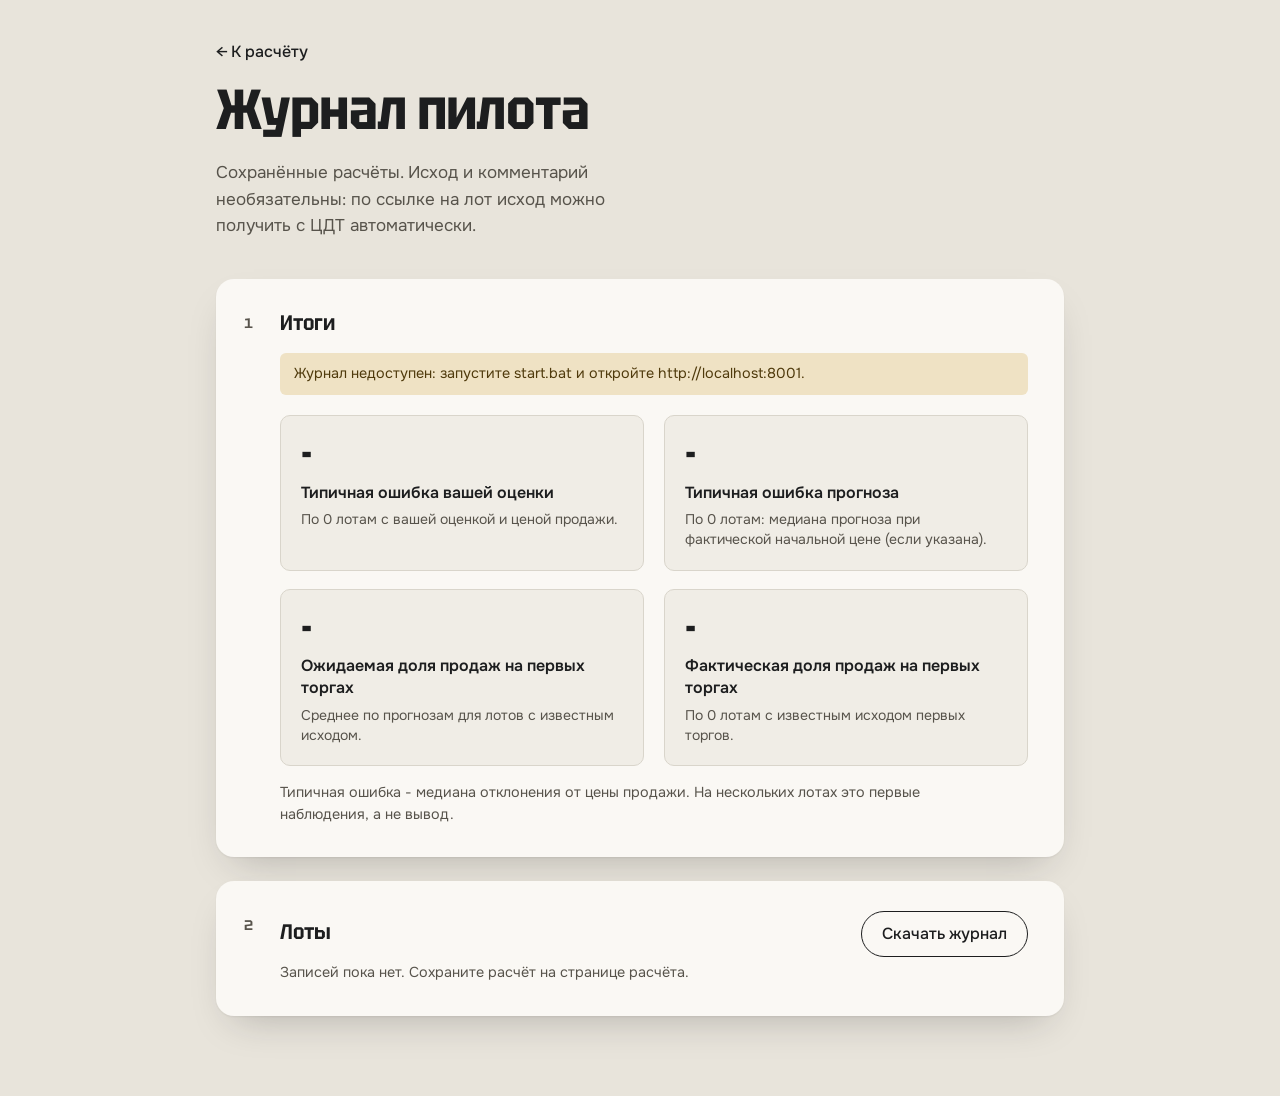
==== web/pilot.html @ 4115ddac "Add web UI, models and experiment journal Model work since the parsing commit: regex extraction rewr" ====
<!doctype html>
<html lang="ru">
<head>
  <meta charset="utf-8">
  <meta name="viewport" content="width=device-width, initial-scale=1">
  <meta name="color-scheme" content="light">
  <meta name="theme-color" content="#e8e4db">
  <title>Журнал пилота</title>
  <link rel="preload" href="fonts/Onest.woff2" as="font" type="font/woff2" crossorigin>
  <link rel="preload" href="fonts/Tektur.woff2" as="font" type="font/woff2" crossorigin>
  <link rel="stylesheet" href="style.css?v=7">
</head>
<body class="pilot-page">
  <header class="page-head">
    <a class="back-link" href="index.html">← К расчёту</a>
    <h1>Журнал пилота</h1>
    <p class="subtitle">Сохранённые расчёты. Исход и комментарий необязательны: по ссылке на лот исход можно получить с ЦДТ автоматически.</p>
  </header>

  <main class="layout">
    <section class="sheet" aria-labelledby="summary-title">
      <div class="step">
        <span class="step-num" aria-hidden="true">1</span>
        <div class="step-body">
          <h2 id="summary-title">Итоги</h2>
          <p id="pilot-error" class="warning hidden">Журнал недоступен: запустите start.bat и откройте http://localhost:8001.</p>
          <div class="grid two scenarios" id="summary">
            <div class="scenario">
              <p class="scenario-share" id="err-manager">-</p>
              <p class="scenario-name">Типичная ошибка вашей оценки</p>
              <p class="scenario-note" id="err-manager-note"></p>
            </div>
            <div class="scenario">
              <p class="scenario-share" id="err-model">-</p>
              <p class="scenario-name">Типичная ошибка прогноза</p>
              <p class="scenario-note" id="err-model-note"></p>
            </div>
            <div class="scenario">
              <p class="scenario-share" id="first-predicted">-</p>
              <p class="scenario-name">Ожидаемая доля продаж на первых торгах</p>
              <p class="scenario-note">Среднее по прогнозам для лотов с известным исходом.</p>
            </div>
            <div class="scenario">
              <p class="scenario-share" id="first-observed">-</p>
              <p class="scenario-name">Фактическая доля продаж на первых торгах</p>
              <p class="scenario-note" id="first-observed-note"></p>
            </div>
          </div>
          <p class="hint">Типичная ошибка - медиана отклонения от цены продажи. На нескольких лотах это первые наблюдения, а не вывод.</p>
        </div>
      </div>
    </section>

    <section class="sheet" aria-labelledby="lots-title">
      <div class="step">
        <span class="step-num" aria-hidden="true">2</span>
        <div class="step-body">
          <div class="lots-head">
            <h2 id="lots-title">Лоты</h2>
            <button type="button" class="secondary" id="export-btn">Скачать журнал</button>
          </div>
          <p id="pilot-empty" class="hint hidden">Записей пока нет. Сохраните расчёт на странице расчёта.</p>
          <ol class="pilot-list" id="pilot-list"></ol>
        </div>
      </div>
    </section>
  </main>

  <script src="pilot.js?v=6"></script>
</body>
</html>
---- web/style.css ----
@font-face {
  font-family: "Onest";
  src: url("fonts/Onest.woff2") format("woff2");
  font-weight: 100 900;
  font-display: swap;
}

@font-face {
  font-family: "Tektur";
  src: url("fonts/Tektur.woff2") format("woff2");
  font-weight: 400 900;
  font-stretch: 75% 100%;
  font-display: swap;
}

:root {
  --concrete: #e8e4db;
  --concrete-deep: #ddd8cd;
  --paper: #faf8f4;
  --paper-2: #f0ede6;
  --graphite: #1d1e1f;
  --graphite-2: #34363a;
  --steel: #57534b;
  --rule: #d9d5cb;
  --rule-strong: #aaa59a;
  --amber: #f2a516;
  --amber-hover: #ffb52e;
  --amber-soft: #f7ead0;
  --amber-band: #f5be52;
  --umber: #7d4a0e;
  --moss: #3f6537;
  --moss-soft: #e3e8d9;
  --rust: #a23a1f;
  --rust-soft: #f3e1d9;
  --warning-bg: #efe2c4;
  --warning-text: #4f3a0c;
  --radius-sheet: 18px;
  --radius-tile: 10px;
  --radius-input: 6px;
  --gutter: 64px;
  --ease-out: cubic-bezier(0.16, 1, 0.3, 1);
  --display: "Tektur", "Onest", system-ui, sans-serif;
  color-scheme: light;
  font-family: "Onest", system-ui, -apple-system, "Segoe UI", Roboto, sans-serif;
  scrollbar-color: var(--rule-strong) var(--concrete);
  accent-color: var(--graphite);
}

* {
  box-sizing: border-box;
}

::selection {
  background: var(--amber);
  color: var(--graphite);
}

body {
  margin: 0;
  background: var(--concrete);
  color: var(--graphite);
  font-size: 16px;
  line-height: 1.5;
  caret-color: var(--graphite);
  -webkit-font-smoothing: antialiased;
}

h1,
h2,
h3,
p {
  margin: 0;
}

.hero {
  position: relative;
  isolation: isolate;
  min-height: clamp(460px, 74vh, 680px);
  overflow: hidden;
}

.hero-media {
  position: absolute;
  top: 0;
  right: 0;
  bottom: 0;
  width: min(62vw, 1000px);
  z-index: -1;
  --fade-x: linear-gradient(90deg, transparent 0%, rgba(0, 0, 0, 0.08) 10%, rgba(0, 0, 0, 0.35) 22%, rgba(0, 0, 0, 0.75) 34%, #000 46%);
  --fade-y: linear-gradient(180deg, transparent 0%, rgba(0, 0, 0, 0.55) 14%, #000 30%, #000 64%, rgba(0, 0, 0, 0.4) 84%, transparent 100%);
  -webkit-mask-image: var(--fade-x), var(--fade-y);
  -webkit-mask-composite: source-in;
  mask-image: var(--fade-x), var(--fade-y);
  mask-composite: intersect;
}

.hero-video {
  width: 100%;
  height: 100%;
  object-fit: cover;
  object-position: 40% 100%;
  transform: scale(1.12);
  transform-origin: 40% 100%;
  filter: saturate(0.8) contrast(1.04);
}

.hero-inner {
  max-width: 880px;
  min-height: inherit;
  margin: 0 auto;
  padding: 56px 16px 128px;
  display: flex;
  flex-direction: column;
  justify-content: center;
}

h1 {
  font-family: var(--display);
  font-size: clamp(2.4rem, 4.4vw, 3.9rem);
  font-weight: 640;
  font-stretch: 88%;
  line-height: 1;
  letter-spacing: -0.015em;
  max-width: 11.5ch;
  text-wrap: balance;
}

.subtitle {
  margin-top: 22px;
  color: var(--steel);
  font-size: 1.0625rem;
  line-height: 1.55;
  max-width: 40ch;
}

.layout {
  position: relative;
  max-width: 880px;
  margin: -76px auto 0;
  padding: 0 16px 80px;
  display: grid;
  gap: 24px;
}

.mode-bar {
  display: grid;
  justify-items: center;
  gap: 10px;
  margin-bottom: 4px;
}

.mode-switch {
  position: relative;
  display: grid;
  grid-template-columns: 1fr 1fr;
  padding: 4px;
  border-radius: 999px;
  background: var(--paper);
  box-shadow: 0 1px 2px rgba(29, 30, 31, 0.06), 0 12px 28px -14px rgba(29, 30, 31, 0.3);
}

.mode-switch button {
  position: relative;
  z-index: 1;
  min-width: 180px;
  padding: 10px 22px;
  background: transparent;
  color: var(--graphite);
  font-family: var(--display);
  font-weight: 600;
  font-stretch: 92%;
  transition: color 0.25s var(--ease-out);
}

.mode-switch button[aria-selected="true"] {
  color: var(--graphite);
}

.mode-thumb {
  position: absolute;
  top: 4px;
  bottom: 4px;
  left: 4px;
  width: calc(50% - 4px);
  border-radius: 999px;
  background: var(--amber);
  transition: transform 0.3s var(--ease-out);
}

[data-mode="check"] .mode-thumb {
  transform: translateX(100%);
}

.mode-note {
  color: var(--steel);
  font-size: 0.9rem;
  text-align: center;
}

[data-mode="prepare"] .check-only,
[data-mode="check"] .prepare-only {
  display: none !important;
}

.link-row {
  display: flex;
  gap: 12px;
  flex-wrap: wrap;
}

.link-row .field {
  flex: 1 1 320px;
}

.link-row .secondary {
  height: 44px;
}

#link-status:not(:empty) {
  margin-top: 10px;
}

.sheet {
  background: var(--paper);
  border-radius: var(--radius-sheet);
  box-shadow: 0 1px 2px rgba(29, 30, 31, 0.06), 0 18px 40px -18px rgba(29, 30, 31, 0.28);
}

.step {
  display: grid;
  grid-template-columns: var(--gutter) minmax(0, 1fr);
  padding: 30px 36px 32px 0;
  border-top: 1px solid var(--rule);
}

.sheet > .step:first-child {
  border-top: 0;
}

.step-num {
  justify-self: center;
  font-family: var(--display);
  font-size: 0.875rem;
  font-weight: 600;
  line-height: 1.75rem;
  color: var(--steel);
  font-variant-numeric: tabular-nums;
}

.step-body {
  min-width: 0;
}

h2 {
  font-family: var(--display);
  font-size: 1.3125rem;
  line-height: 1.75rem;
  font-weight: 600;
  font-stretch: 92%;
  letter-spacing: -0.005em;
  margin-bottom: 16px;
}

h3 {
  font-family: var(--display);
  font-size: 1.0625rem;
  font-weight: 600;
  font-stretch: 92%;
  margin: 40px 0 12px;
}

.optional {
  margin-left: 10px;
  font-family: "Onest", system-ui, sans-serif;
  font-size: 0.8125rem;
  font-weight: 400;
  color: var(--steel);
  letter-spacing: 0;
}

.hint {
  display: block;
  color: var(--steel);
  font-size: 0.9rem;
  max-width: 68ch;
}

.grid {
  display: grid;
  gap: 18px 20px;
}

.grid.two {
  grid-template-columns: 1fr 1fr;
}

.field {
  display: flex;
  flex-direction: column;
  gap: 7px;
  min-width: 0;
}

.field-name {
  font-size: 0.875rem;
  font-weight: 500;
}

input,
select,
textarea,
button {
  font: inherit;
}

input,
select,
textarea {
  color: var(--graphite);
  background: #fbfaf7;
  border: 1px solid var(--rule-strong);
  border-radius: var(--radius-input);
  padding: 8px 12px;
  transition: border-color 0.15s ease, box-shadow 0.15s ease;
}

input::placeholder,
textarea::placeholder {
  color: #6e6a61;
}

select,
.field > input {
  width: 100%;
  height: 44px;
}

select {
  appearance: none;
  padding-right: 36px;
  background-image: url("data:image/svg+xml,%3Csvg xmlns='http://www.w3.org/2000/svg' width='12' height='8' viewBox='0 0 12 8'%3E%3Cpath d='M1 1.5 6 6.5l5-5' fill='none' stroke='%231d1e1f' stroke-width='1.6' stroke-linecap='round' stroke-linejoin='round'/%3E%3C/svg%3E");
  background-repeat: no-repeat;
  background-position: right 13px center;
}

.field > input + input {
  margin-top: 2px;
}

.num {
  font-variant-numeric: tabular-nums;
}

select:disabled,
input:disabled {
  background-color: var(--paper-2);
  color: var(--steel);
  border-color: var(--rule);
  cursor: not-allowed;
}

input::-webkit-contacts-auto-fill-button,
input::-webkit-credentials-auto-fill-button {
  display: none !important;
  visibility: hidden;
  pointer-events: none;
}

[aria-invalid="true"] {
  border-color: var(--rust);
  box-shadow: 0 0 0 1px var(--rust);
}

.field-error {
  font-size: 0.8125rem;
  line-height: 1.35;
  color: var(--rust);
}

.field-error:empty {
  display: none;
}

input:hover:not(:disabled),
select:hover:not(:disabled),
textarea:hover {
  border-color: var(--graphite-2);
}

textarea {
  display: block;
  width: 100%;
  margin: 2px 0 16px;
  resize: vertical;
  line-height: 1.5;
}

:focus-visible {
  outline: 2px solid var(--graphite);
  outline-offset: 3px;
}

input:focus-visible,
select:focus-visible,
textarea:focus-visible {
  outline: none;
  border-color: var(--graphite);
  box-shadow: 0 0 0 3px rgba(242, 165, 22, 0.55);
}

button {
  border-radius: 999px;
  padding: 10px 20px;
  cursor: pointer;
  border: 1px solid transparent;
  font-weight: 500;
  transition: background-color 0.15s ease, border-color 0.15s ease, color 0.15s ease, transform 0.15s var(--ease-out);
}

button:active {
  transform: translateY(1px);
}

.primary {
  background: var(--amber);
  color: var(--graphite);
  min-width: 220px;
  padding: 14px 32px;
  font-family: var(--display);
  font-size: 1.0625rem;
  font-weight: 650;
  font-stretch: 92%;
  letter-spacing: 0.01em;
}

.primary:hover:not(:disabled) {
  background: var(--amber-hover);
}

button[aria-busy="true"] {
  cursor: progress;
  opacity: 0.7;
}

.secondary {
  background: transparent;
  color: var(--graphite);
  border-color: var(--graphite);
}

.secondary:hover:not(:disabled) {
  background: var(--graphite);
  color: var(--paper);
}

.row {
  display: flex;
  align-items: center;
  flex-wrap: wrap;
  gap: 12px 16px;
}

.status {
  font-size: 0.875rem;
  color: var(--steel);
}

.status.error {
  color: var(--rust);
}

.grid.flags {
  gap: 10px;
  grid-auto-rows: 1fr;
}

.check {
  display: flex;
  align-items: flex-start;
  gap: 12px;
  padding: 13px 15px;
  border: 1px solid var(--rule);
  border-radius: var(--radius-tile);
  background: var(--paper-2);
  cursor: pointer;
  transition: border-color 0.15s ease, background-color 0.15s ease;
}

.check:hover {
  border-color: var(--rule-strong);
}

.check input {
  flex: none;
  width: 18px;
  height: 18px;
  margin: 2px 0 0;
}

.check-text {
  display: flex;
  flex-direction: column;
  gap: 3px;
}

.check-name {
  font-size: 0.9375rem;
  font-weight: 500;
  line-height: 1.35;
}

.check small {
  font-size: 0.8125rem;
  line-height: 1.4;
  color: var(--steel);
}

.check:has(input:checked) {
  border-color: var(--graphite);
  background: var(--amber-soft);
}

.check:has(input:focus-visible) {
  outline: 2px solid var(--graphite);
  outline-offset: 3px;
}

.check input:focus-visible {
  outline: none;
}

.submit-row {
  padding: 24px 36px 28px var(--gutter);
  border-top: 1px solid var(--rule);
}

.result {
  scroll-margin-top: 24px;
}

.result:focus {
  outline: none;
}

.warning {
  background: var(--warning-bg);
  color: var(--warning-text);
  border-radius: var(--radius-input);
  padding: 10px 14px;
  font-size: 0.9rem;
  margin-bottom: 20px;
}

.result .warning#reliability {
  margin: 16px 0 0;
}

.forecast-label {
  font-size: 0.9rem;
  color: var(--steel);
}

.forecast-value {
  font-family: var(--display);
  font-size: clamp(2.6rem, 7.5vw, 4rem);
  line-height: 1.05;
  font-weight: 650;
  font-stretch: 88%;
  letter-spacing: -0.01em;
  font-variant-numeric: tabular-nums;
  margin: 6px 0 8px;
}

.forecast-range {
  font-size: 0.95rem;
  color: var(--steel);
}

.forecast-range span {
  white-space: nowrap;
}

.forecast-range span span {
  color: var(--graphite);
  font-weight: 500;
  font-variant-numeric: tabular-nums;
}

.ruler {
  margin: 32px 0 8px;
  font-variant-numeric: tabular-nums;
}

.ruler-top,
.ruler-bottom {
  position: relative;
  height: 22px;
}

.tick-label {
  position: absolute;
  top: 0;
  transform: translateX(-50%);
  font-size: 0.8125rem;
  color: var(--steel);
  white-space: nowrap;
}

.tick-label.p50 {
  color: var(--graphite);
  font-family: var(--display);
  font-weight: 600;
}

.ruler-track {
  position: relative;
  height: 34px;
  margin: 4px 0;
  border-bottom: 1px solid var(--rule-strong);
}

.tick {
  position: absolute;
  bottom: 0;
  width: 1px;
  height: 7px;
  background: var(--rule-strong);
}

.tick-label.p25 {
  transform: translateX(-100%);
  padding-right: 4px;
}

.tick-label.p75 {
  transform: none;
  padding-left: 4px;
}

.ruler-band {
  position: absolute;
  top: 4px;
  bottom: 9px;
  background: var(--amber-band);
  border-radius: 4px;
  transform-origin: center;
  animation: band-in 0.7s var(--ease-out);
}

.ruler-median {
  position: absolute;
  top: -4px;
  bottom: -1px;
  width: 3px;
  margin-left: -1.5px;
  background: var(--graphite);
  border-radius: 2px;
}

.ruler-start {
  position: absolute;
  bottom: -9px;
  width: 0;
  height: 0;
  margin-left: -6px;
  border: 6px solid transparent;
  border-bottom: 8px solid var(--graphite);
  border-top: 0;
}

.ruler-start.off-scale {
  opacity: 0.6;
}

.legend {
  font-size: 0.875rem;
  color: var(--steel);
  margin-top: 6px;
}

.legend #start-value {
  color: var(--graphite);
  font-weight: 500;
}

.start-mark {
  display: inline-block;
  margin-right: 8px;
  vertical-align: 1px;
  width: 0;
  height: 0;
  border: 6px solid transparent;
  border-bottom: 8px solid var(--graphite);
  border-top: 0;
}

@keyframes band-in {
  from {
    transform: scaleX(0.15);
    opacity: 0;
  }
}

.step-body > .field-note {
  margin: -6px 0 14px;
}

.field-note {
  color: var(--steel);
  font-size: 0.8125rem;
  line-height: 1.45;
}

.pilot-actions {
  border-top: 0;
  padding-top: 0;
}

.nowrap {
  white-space: nowrap;
}

.ladder {
  list-style: none;
  margin: 14px 0 20px;
  padding: 0;
  display: grid;
  gap: 4px;
}

.rung {
  display: grid;
  grid-template-columns: minmax(10.5rem, 13rem) minmax(0, 1fr) 3.5rem;
  align-items: center;
  gap: 18px;
  width: 100%;
  padding: 10px 14px;
  border: 1px solid transparent;
  border-radius: var(--radius-tile);
  background: transparent;
  color: var(--graphite);
  text-align: left;
  font-weight: 400;
  font-variant-numeric: tabular-nums;
}

.rung:hover {
  background: var(--paper-2);
}

.rung[aria-pressed="true"] {
  background: var(--amber-soft);
  border-color: var(--graphite);
}

.rung-price {
  display: flex;
  align-items: center;
  flex-wrap: wrap;
  gap: 4px 8px;
  font-family: var(--display);
  font-weight: 600;
  font-stretch: 92%;
  white-space: nowrap;
}

.tag {
  font-family: "Onest", system-ui, sans-serif;
  font-size: 0.75rem;
  font-weight: 500;
  line-height: 1.5;
  padding: 0 8px;
  border-radius: 999px;
  background: var(--paper-2);
  border: 1px solid var(--rule-strong);
  color: var(--steel);
}

.tag.own {
  background: var(--graphite);
  border-color: var(--graphite);
  color: var(--paper);
}

.rung-bar {
  position: relative;
  height: 10px;
  border-radius: 999px;
  background: var(--rule);
  overflow: hidden;
}

.rung-fill {
  position: absolute;
  inset: 0 auto 0 0;
  border-radius: inherit;
  background: var(--amber-band);
  transform-origin: left;
  animation: band-in 0.6s var(--ease-out);
}

.rung[aria-pressed="true"] .rung-fill {
  background: var(--amber);
}

.rung-share {
  font-family: var(--display);
  font-weight: 600;
  text-align: right;
}

.pct {
  font-family: "Onest", system-ui, sans-serif;
  font-weight: 600;
  font-size: 0.82em;
  margin-left: 0.06em;
}

.price-form {
  display: flex;
  align-items: flex-start;
  flex-wrap: wrap;
  gap: 12px;
}

.price-form .field {
  width: min(100%, 260px);
}

.price-form .secondary {
  height: 44px;
  margin-top: 28px;
}

.scenarios {
  margin: 4px 0 36px;
}

.scenario {
  padding: 18px 20px 20px;
  border: 1px solid var(--rule);
  border-radius: var(--radius-tile);
  background: var(--paper-2);
}

.scenario-share {
  font-family: var(--display);
  font-size: 2.25rem;
  line-height: 1.1;
  font-weight: 650;
  font-stretch: 88%;
  font-variant-numeric: tabular-nums;
}

.scenario.now .scenario-share {
  box-shadow: inset 0 -8px 0 var(--amber-band);
  display: inline-block;
}

.scenario-name {
  margin-top: 8px;
  font-weight: 600;
  line-height: 1.35;
}

.scenario-note {
  margin-top: 6px;
  font-size: 0.875rem;
  line-height: 1.45;
  color: var(--steel);
}

.basis summary {
  display: inline-flex;
  align-items: center;
  gap: 10px;
  padding: 10px 20px;
  border: 1px solid var(--graphite);
  border-radius: 999px;
  font-weight: 500;
  cursor: pointer;
  list-style: none;
  transition: background-color 0.15s ease, color 0.15s ease;
}

.basis summary::-webkit-details-marker {
  display: none;
}

.basis summary::after {
  content: "";
  width: 8px;
  height: 8px;
  border-right: 1.6px solid currentColor;
  border-bottom: 1.6px solid currentColor;
  transform: translateY(-2px) rotate(45deg);
  transition: transform 0.2s var(--ease-out);
}

.basis[open] summary::after {
  transform: translateY(2px) rotate(-135deg);
}

.basis summary:hover {
  background: var(--graphite);
  color: var(--paper);
}

.basis > h3:first-of-type {
  margin-top: 28px;
}

.market-line {
  max-width: 64ch;
  line-height: 1.6;
}

.market-line strong {
  font-weight: 600;
  white-space: nowrap;
  font-variant-numeric: tabular-nums;
}

.scenario-time {
  margin-top: 4px;
  font-size: 0.875rem;
  font-weight: 500;
}

.result-actions {
  display: flex;
  align-items: center;
  flex-wrap: wrap;
  gap: 10px 18px;
  padding: 22px 36px 26px var(--gutter);
  border-top: 1px solid var(--rule);
}

.result-actions .hint {
  flex: 1 1 280px;
  font-size: 0.8125rem;
}

.print-header,
.print-note {
  display: none;
}

.page-head {
  max-width: 880px;
  margin: 0 auto;
  padding: 40px 16px 104px;
}

.page-head h1 {
  max-width: none;
  margin-top: 18px;
}

.back-link {
  color: var(--graphite);
  font-weight: 500;
  text-decoration: none;
}

.back-link:hover {
  text-decoration: underline;
}

.pilot-page .layout {
  margin-top: -64px;
}

.pilot-page .scenarios {
  margin-bottom: 16px;
}

.pilot-list {
  list-style: none;
  margin: 0;
  padding: 0;
  display: grid;
  gap: 14px;
}

.pilot-entry {
  padding: 18px 20px 20px;
  border: 1px solid var(--rule);
  border-radius: var(--radius-tile);
  background: var(--paper-2);
}

.pilot-head {
  display: flex;
  justify-content: space-between;
  align-items: baseline;
  gap: 12px;
  flex-wrap: wrap;
}

.pilot-car {
  font-family: var(--display);
  font-weight: 600;
  font-stretch: 92%;
  font-size: 1.0625rem;
}

.pilot-date {
  color: var(--steel);
  font-size: 0.875rem;
}

.pilot-facts {
  display: grid;
  grid-template-columns: repeat(4, minmax(0, 1fr));
  gap: 10px 16px;
  margin: 14px 0 16px;
}

.pilot-facts dt {
  color: var(--steel);
  font-size: 0.8125rem;
}

.pilot-facts dd {
  margin: 2px 0 0;
  font-weight: 600;
  font-variant-numeric: tabular-nums;
}

.pilot-more {
  padding-top: 12px;
  border-top: 1px solid var(--rule);
}

.pilot-more summary {
  cursor: pointer;
  font-weight: 500;
}

.pilot-outcome {
  display: flex;
  align-items: flex-end;
  flex-wrap: wrap;
  gap: 12px 16px;
  padding-top: 14px;
}

.pilot-outcome .field {
  width: min(100%, 220px);
}

.pilot-outcome .note-field {
  width: 100%;
}

.pilot-outcome .note-field input {
  width: 100%;
  height: 44px;
}

.pilot-outcome textarea {
  margin: 0;
}

.pilot-outcome input[type="date"] {
  width: 100%;
  height: 44px;
}

.lots-head {
  display: flex;
  justify-content: space-between;
  align-items: baseline;
  gap: 12px;
  flex-wrap: wrap;
}

.pilot-car a {
  font-family: "Onest", system-ui, sans-serif;
  font-size: 0.875rem;
  font-weight: 500;
}

.pilot-outcome .secondary {
  height: 44px;
}

.quartiles {
  margin: 24px 0 8px;
  font-size: 1.0625rem;
  line-height: 1.6;
  max-width: 64ch;
}

.quartiles strong {
  font-weight: 600;
  white-space: nowrap;
  font-variant-numeric: tabular-nums;
}

.factors {
  list-style: none;
  margin: 0;
  padding: 0;
  border-top: 1px solid var(--rule);
}

.factor {
  display: grid;
  grid-template-columns: 28px minmax(0, 1fr) auto;
  align-items: center;
  gap: 12px;
  padding: 11px 0;
  border-bottom: 1px solid var(--rule);
  font-size: 0.9375rem;
}

.sign {
  display: grid;
  place-items: center;
  width: 24px;
  height: 24px;
  border-radius: 6px;
  font-family: var(--display);
  font-weight: 700;
  font-size: 1rem;
  line-height: 1;
  color: var(--steel);
  background: var(--paper-2);
}

.factor.plus .sign {
  color: var(--moss);
  background: var(--moss-soft);
}

.factor.minus .sign {
  color: var(--rust);
  background: var(--rust-soft);
}

.effect {
  font-weight: 600;
  font-variant-numeric: tabular-nums;
  white-space: nowrap;
}

.factor.plus .effect {
  color: var(--moss);
}

.factor.minus .effect {
  color: var(--rust);
}

.table-wrap {
  overflow-x: auto;
}

table {
  width: 100%;
  border-collapse: collapse;
  font-size: 0.9375rem;
  font-variant-numeric: tabular-nums;
}

th {
  font-size: 0.8125rem;
  font-weight: 500;
  color: var(--steel);
  text-align: left;
  padding: 8px 10px;
  border-bottom: 1px solid var(--rule-strong);
}

td {
  padding: 11px 10px;
  border-bottom: 1px solid var(--rule);
}

th:first-child,
td:first-child {
  padding-left: 0;
}

th:last-child,
td:last-child {
  padding-right: 0;
  text-align: right;
}

.r {
  text-align: right;
}

td.price {
  font-weight: 600;
  white-space: nowrap;
}

td.empty {
  color: var(--steel);
  text-align: left;
  padding: 14px 0;
}

a {
  color: var(--umber);
  text-underline-offset: 3px;
  text-decoration-thickness: 1px;
}

.market-links {
  display: grid;
  grid-template-columns: repeat(3, minmax(0, 1fr));
  gap: 10px;
  margin-top: 14px;
}

.market-card {
  display: flex;
  flex-direction: column;
  gap: 2px;
  padding: 13px 15px;
  border: 1px solid var(--rule);
  border-radius: var(--radius-tile);
  background: var(--paper-2);
  text-decoration: none;
  transition: border-color 0.15s ease, background-color 0.15s ease;
}

.market-card:hover {
  border-color: var(--graphite);
  background: #fbfaf7;
}

.market-card .site {
  display: flex;
  align-items: center;
  justify-content: space-between;
  font-weight: 600;
  color: var(--graphite);
}

.market-card .site svg {
  color: var(--umber);
}

.market-card .query {
  color: var(--steel);
  font-size: 0.8125rem;
}

.sr-only {
  position: absolute;
  width: 1px;
  height: 1px;
  overflow: hidden;
  clip: rect(0 0 0 0);
  white-space: nowrap;
}

.hidden {
  display: none !important;
}

@media (max-width: 1200px) and (min-width: 901px) {
  .hero-media {
    width: 58vw;
  }

  .subtitle {
    max-width: 34ch;
  }
}

@media (max-width: 900px) {
  .hero {
    min-height: 0;
    display: flex;
    flex-direction: column;
  }

  .hero-media {
    position: relative;
    width: 100%;
    height: clamp(240px, 58vw, 440px);
    -webkit-mask-image: linear-gradient(180deg, transparent 0%, #000 18%, #000 62%, transparent 100%);
    mask-image: linear-gradient(180deg, transparent 0%, #000 18%, #000 62%, transparent 100%);
  }

  .hero-video {
    object-position: 50% 60%;
  }

  .hero-inner {
    min-height: 0;
    margin: -28px 0 0;
    padding: 0 24px 104px;
  }

  h1 {
    font-size: clamp(2.15rem, 6.2vw, 3.4rem);
    max-width: 14ch;
  }
}

@media (max-width: 640px) {
  :root {
    --gutter: 0px;
  }

  .hero-inner {
    padding: 0 16px 84px;
  }

  h1 {
    font-size: 2.15rem;
  }

  .subtitle {
    margin-top: 14px;
    font-size: 0.9375rem;
  }

  .layout {
    margin-top: -56px;
    padding: 0 12px 48px;
    gap: 16px;
  }

  .sheet {
    border-radius: 14px;
  }

  .step {
    display: block;
    padding: 22px 16px 24px;
  }

  .step-num {
    float: left;
    margin-right: 10px;
  }

  .grid.two,
  .market-links {
    grid-template-columns: 1fr;
  }

  .grid.flags {
    grid-auto-rows: auto;
  }

  .rung {
    grid-template-columns: minmax(0, 1fr) auto;
    gap: 8px 12px;
    padding: 10px 12px;
  }

  .rung-bar {
    grid-column: 1 / -1;
    grid-row: 2;
  }

  .price-form .field,
  .price-form .secondary {
    width: 100%;
  }

  .price-form .secondary {
    margin-top: 0;
  }

  .mode-switch {
    width: 100%;
  }

  .mode-switch button {
    min-width: 0;
    padding: 10px 8px;
  }

  .link-row .secondary {
    width: 100%;
  }

  .scenario-share {
    font-size: 2rem;
  }

  .pilot-facts {
    grid-template-columns: 1fr 1fr;
  }

  .pilot-outcome .field,
  .pilot-outcome .secondary {
    width: 100%;
  }

  .page-head {
    padding: 28px 16px 84px;
  }

  .submit-row,
  .result-actions {
    padding: 18px 16px 20px;
  }


  .primary {
    width: 100%;
  }

  .comparables thead {
    display: none;
  }

  .comparables tr {
    display: grid;
    grid-template-columns: auto 1fr auto;
    gap: 2px 12px;
    padding: 10px 0;
    border-bottom: 1px solid var(--rule);
  }

  .comparables td {
    padding: 0;
    border: 0;
    text-align: left;
  }

  .comparables td.year,
  .comparables td.date {
    color: var(--steel);
    font-size: 0.875rem;
  }

  .comparables td.car {
    grid-column: 1 / 3;
    font-weight: 500;
  }

  .comparables td.price,
  .comparables td:last-child {
    grid-column: 3;
    text-align: right;
  }

  .comparables td.price {
    grid-row: 1;
  }

  .comparables td.empty {
    grid-column: 1 / -1;
  }
}

@media (prefers-reduced-motion: reduce) {
  .ruler-band,
  .rung-fill {
    animation: none;
  }

  button,
  input,
  select,
  textarea,
  .check,
  .market-card,
  .basis summary,
  .basis summary::after,
  .mode-thumb,
  .mode-switch button {
    transition: none;
  }
}

@page {
  margin: 14mm 12mm;
}

@media print {
  :root {
    --gutter: 0px;
  }

  body {
    background: #fff;
    font-size: 11pt;
    -webkit-print-color-adjust: exact;
    print-color-adjust: exact;
  }

  .hero,
  .mode-bar,
  .layout > .sheet:not(.result),
  .price-form,
  .result-actions,
  .basis summary,
  .market-links,
  .screen-only,
  .comparables td:last-child,
  .comparables th:last-child {
    display: none !important;
  }

  .layout {
    margin: 0;
    padding: 0;
    max-width: none;
  }

  .sheet {
    box-shadow: none;
    border-radius: 0;
    background: #fff;
  }

  .step {
    display: block;
    padding: 14px 0;
    break-inside: auto;
  }

  .step-num {
    display: none;
  }

  .print-header {
    display: block;
    padding-bottom: 12px;
    border-bottom: 1.5px solid var(--graphite);
  }

  .print-title {
    font-family: var(--display);
    font-size: 16pt;
    font-weight: 650;
    margin-bottom: 6px;
  }

  .print-meta {
    color: var(--steel);
    font-size: 9pt;
    margin-top: 4px;
  }

  .print-note {
    display: block;
    margin-top: 16px;
    padding-top: 10px;
    border-top: 1px solid var(--rule);
    color: var(--steel);
    font-size: 9pt;
  }

  .forecast-value {
    font-size: 26pt;
  }

  .rung {
    padding: 4px 8px;
  }

  .rung,
  .scenario,
  .ruler,
  .factor,
  tr {
    break-inside: avoid;
  }

  .rung-fill,
  .ruler-band {
    animation: none;
  }

  h3 {
    margin-top: 18px;
    break-after: avoid;
  }

  a {
    color: var(--graphite);
    text-decoration: none;
  }
}
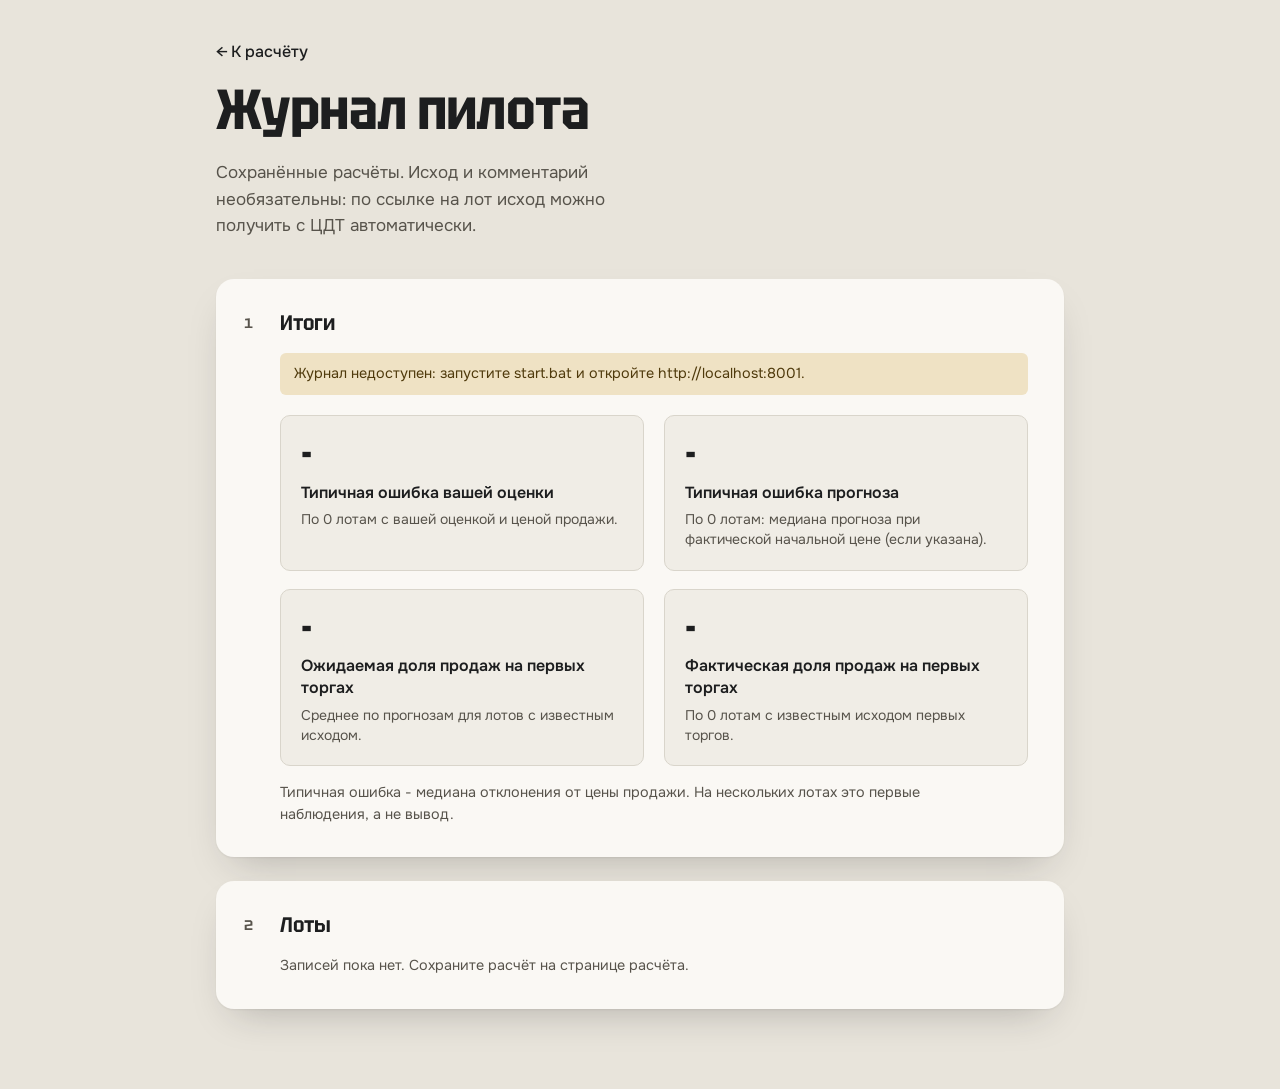
==== commit f180c8f6: "Ship to prod: final test passed, models live - One-time 2026 test of all three models (journal 35): " ====
--- a/web/pilot.html
+++ b/web/pilot.html
@@ -8,13 +8,14 @@
   <title>Журнал пилота</title>
   <link rel="preload" href="fonts/Onest.woff2" as="font" type="font/woff2" crossorigin>
   <link rel="preload" href="fonts/Tektur.woff2" as="font" type="font/woff2" crossorigin>
-  <link rel="stylesheet" href="style.css?v=7">
+  <link rel="stylesheet" href="style.css?v=16">
 </head>
 <body class="pilot-page">
   <header class="page-head">
     <a class="back-link" href="index.html">← К расчёту</a>
     <h1>Журнал пилота</h1>
     <p class="subtitle">Сохранённые расчёты. Исход и комментарий необязательны: по ссылке на лот исход можно получить с ЦДТ автоматически.</p>
+    <button type="button" class="secondary page-action hidden" id="export-btn">Скачать журнал</button>
   </header>
 
   <main class="layout">
@@ -55,10 +56,7 @@
       <div class="step">
         <span class="step-num" aria-hidden="true">2</span>
         <div class="step-body">
-          <div class="lots-head">
-            <h2 id="lots-title">Лоты</h2>
-            <button type="button" class="secondary" id="export-btn">Скачать журнал</button>
-          </div>
+          <h2 id="lots-title">Лоты</h2>
           <p id="pilot-empty" class="hint hidden">Записей пока нет. Сохраните расчёт на странице расчёта.</p>
           <ol class="pilot-list" id="pilot-list"></ol>
         </div>
@@ -66,6 +64,6 @@
     </section>
   </main>
 
-  <script src="pilot.js?v=6"></script>
+  <script src="pilot.js?v=7"></script>
 </body>
 </html>
--- a/web/style.css
+++ b/web/style.css
@@ -555,6 +555,27 @@
   margin: 16px 0 0;
 }
 
+.abstain {
+  padding: 20px 24px 22px;
+  border: 1px solid var(--rule);
+  border-radius: var(--radius-tile);
+  background: var(--paper-2);
+}
+
+.abstain-reason {
+  max-width: 62ch;
+  font-size: 1.0625rem;
+  margin-bottom: 10px;
+  text-wrap: pretty;
+}
+
+.abstain-next {
+  max-width: 62ch;
+  color: var(--steel);
+  font-size: 0.95rem;
+  text-wrap: pretty;
+}
+
 .forecast-label {
   font-size: 0.9rem;
   color: var(--steel);
@@ -714,6 +735,12 @@
 .pilot-actions {
   border-top: 0;
   padding-top: 0;
+}
+
+.pilot-actions .hint a {
+  display: block;
+  width: fit-content;
+  margin-top: 4px;
 }
 
 .nowrap {
@@ -870,44 +897,9 @@
   color: var(--steel);
 }
 
-.basis summary {
-  display: inline-flex;
-  align-items: center;
-  gap: 10px;
-  padding: 10px 20px;
-  border: 1px solid var(--graphite);
-  border-radius: 999px;
-  font-weight: 500;
-  cursor: pointer;
-  list-style: none;
-  transition: background-color 0.15s ease, color 0.15s ease;
-}
-
-.basis summary::-webkit-details-marker {
-  display: none;
-}
-
-.basis summary::after {
-  content: "";
-  width: 8px;
-  height: 8px;
-  border-right: 1.6px solid currentColor;
-  border-bottom: 1.6px solid currentColor;
-  transform: translateY(-2px) rotate(45deg);
-  transition: transform 0.2s var(--ease-out);
-}
-
-.basis[open] summary::after {
-  transform: translateY(2px) rotate(-135deg);
-}
-
-.basis summary:hover {
-  background: var(--graphite);
-  color: var(--paper);
-}
-
-.basis > h3:first-of-type {
-  margin-top: 28px;
+#model-basis > h3:first-child,
+#model-basis.hidden + h3 {
+  margin-top: 0;
 }
 
 .market-line {
@@ -967,6 +959,10 @@
   text-decoration: underline;
 }
 
+.page-action {
+  margin-top: 22px;
+}
+
 .pilot-page .layout {
   margin-top: -64px;
 }
@@ -1066,14 +1062,6 @@
 .pilot-outcome input[type="date"] {
   width: 100%;
   height: 44px;
-}
-
-.lots-head {
-  display: flex;
-  justify-content: space-between;
-  align-items: baseline;
-  gap: 12px;
-  flex-wrap: wrap;
 }
 
 .pilot-car a {
@@ -1469,8 +1457,6 @@
   textarea,
   .check,
   .market-card,
-  .basis summary,
-  .basis summary::after,
   .mode-thumb,
   .mode-switch button {
     transition: none;
@@ -1498,7 +1484,6 @@
   .layout > .sheet:not(.result),
   .price-form,
   .result-actions,
-  .basis summary,
   .market-links,
   .screen-only,
   .comparables td:last-child,
